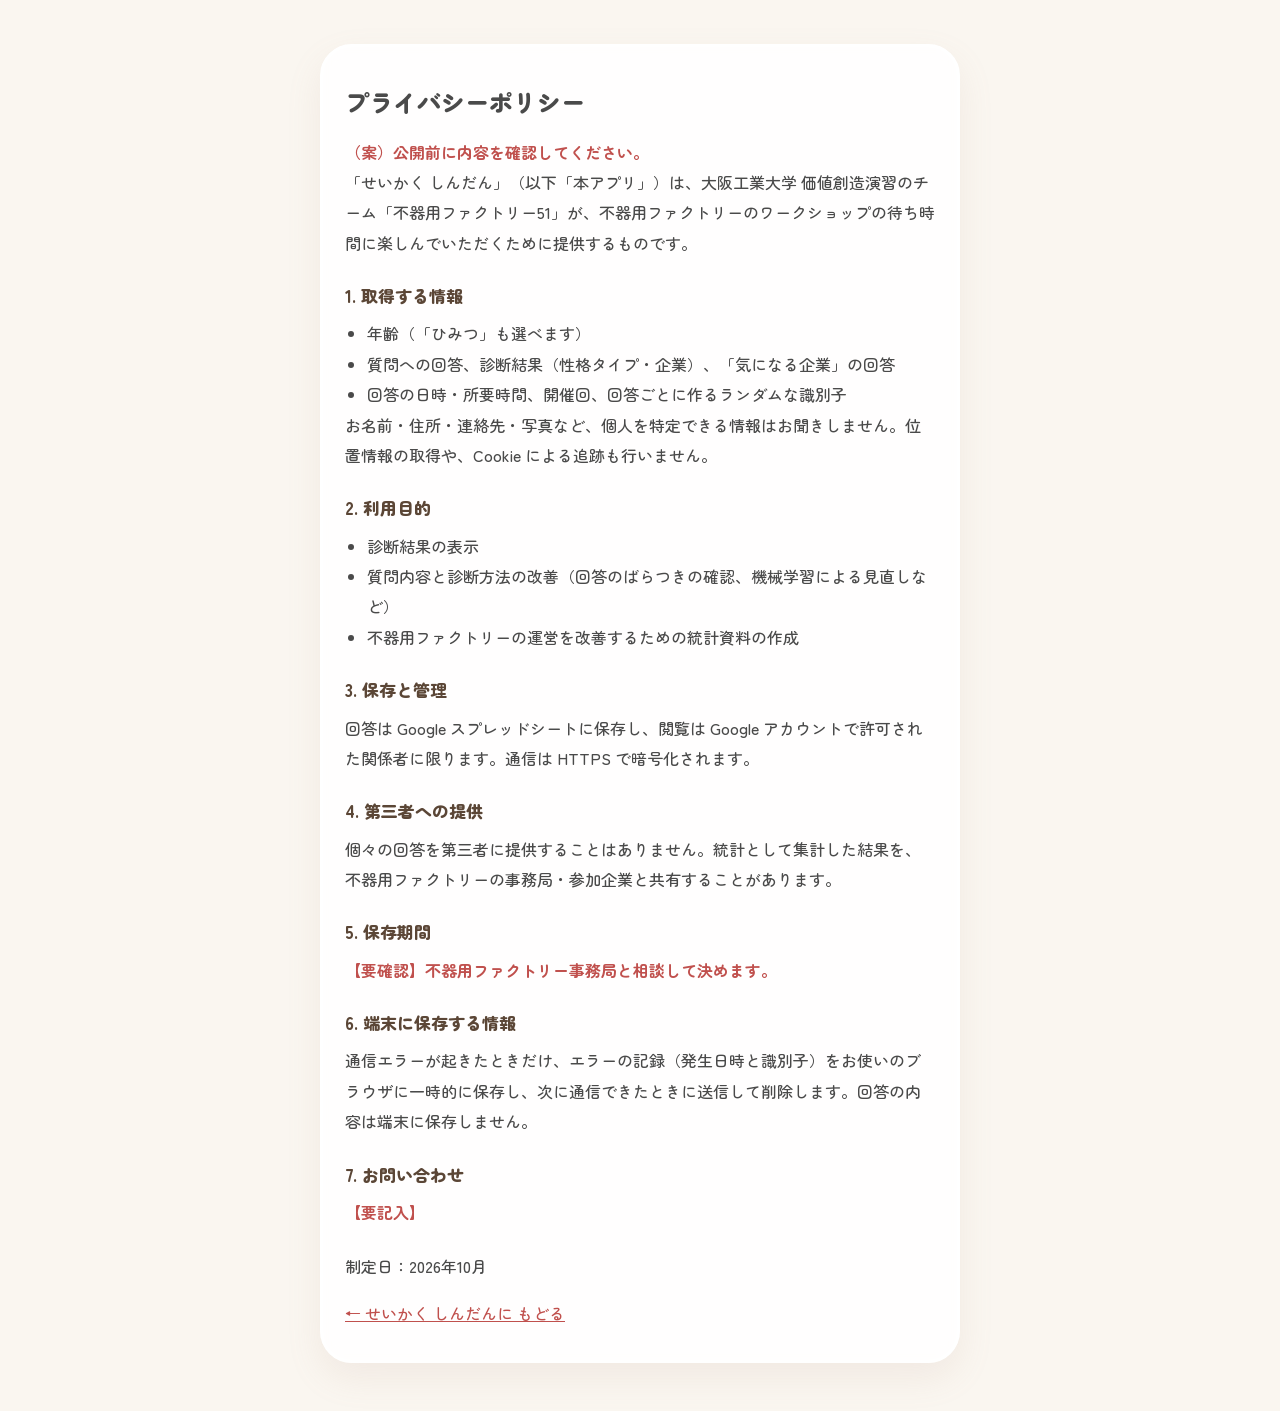
==== privacy.html @ 121587ff "性格診断アプリを実装 要件定義書 BKF-001 第1.1版の画面 S-001〜S-006、F-001〜F-003 を実装。 - トップ・結果画面はスタジオあかり背景、質問画面は hero-surve" ====
<!DOCTYPE html>
<html lang="ja">
<head>
  <meta charset="UTF-8">
  <meta name="viewport" content="width=device-width, initial-scale=1.0">
  <title>プライバシーポリシー｜せいかく しんだん</title>
  <link rel="preconnect" href="https://fonts.googleapis.com">
  <link rel="preconnect" href="https://fonts.gstatic.com" crossorigin>
  <link href="https://fonts.googleapis.com/css2?family=Zen+Maru+Gothic:wght@500;700;900&display=swap" rel="stylesheet">
  <link rel="stylesheet" href="css/style.css">
  <style>
    .policy {
      max-width: 640px;
      margin: 24px auto;
      text-align: left;
      font-weight: 500;
      line-height: 1.9;
    }
    .policy h1 { font-size: 24px; font-weight: 900; margin-bottom: 12px; }
    .policy h2 { font-size: 17px; font-weight: 900; margin: 22px 0 6px; color: #5b4636; }
    .policy ul { padding-left: 1.4em; }
    .policy .draft { color: #c0504d; font-weight: 700; }
    .policy a { color: #c0504d; }
  </style>
</head>
<body data-bg="akari">
  <main id="app">
    <article class="card policy">
      <h1>プライバシーポリシー</h1>
      <p class="draft">（案）公開前に内容を確認してください。</p>
      <p>「せいかく しんだん」（以下「本アプリ」）は、大阪工業大学 価値創造演習のチーム「不器用ファクトリー51」が、不器用ファクトリーのワークショップの待ち時間に楽しんでいただくために提供するものです。</p>

      <h2>1. 取得する情報</h2>
      <ul>
        <li>年齢（「ひみつ」も選べます）</li>
        <li>質問への回答、診断結果（性格タイプ・企業）、「気になる企業」の回答</li>
        <li>回答の日時・所要時間、開催回、回答ごとに作るランダムな識別子</li>
      </ul>
      <p>お名前・住所・連絡先・写真など、個人を特定できる情報はお聞きしません。位置情報の取得や、Cookie による追跡も行いません。</p>

      <h2>2. 利用目的</h2>
      <ul>
        <li>診断結果の表示</li>
        <li>質問内容と診断方法の改善（回答のばらつきの確認、機械学習による見直しなど）</li>
        <li>不器用ファクトリーの運営を改善するための統計資料の作成</li>
      </ul>

      <h2>3. 保存と管理</h2>
      <p>回答は Google スプレッドシートに保存し、閲覧は Google アカウントで許可された関係者に限ります。通信は HTTPS で暗号化されます。</p>

      <h2>4. 第三者への提供</h2>
      <p>個々の回答を第三者に提供することはありません。統計として集計した結果を、不器用ファクトリーの事務局・参加企業と共有することがあります。</p>

      <h2>5. 保存期間</h2>
      <p class="draft">【要確認】不器用ファクトリー事務局と相談して決めます。</p>

      <h2>6. 端末に保存する情報</h2>
      <p>通信エラーが起きたときだけ、エラーの記録（発生日時と識別子）をお使いのブラウザに一時的に保存し、次に通信できたときに送信して削除します。回答の内容は端末に保存しません。</p>

      <h2>7. お問い合わせ</h2>
      <p class="draft">【要記入】</p>

      <p style="margin-top: 24px;">制定日：2026年10月</p>
      <p style="margin-top: 16px;"><a href="./">← せいかく しんだんに もどる</a></p>
    </article>
  </main>
</body>
</html>
---- css/style.css ----
/* ==========================================================================
   せいかく しんだん｜不器用ファクトリー
   - S-001 / S-004 の背景：スタジオあかり背景.html
   - S-002 / S-003 の画面：hero-survey-all-files（style.css）
   ========================================================================== */

:root {
  /* スタジオあかり × 不器用ファクトリー */
  --bg-base: #faf6f0;
  --grid-dot: #e2d9cd;
  --craft-pink: #ff8a80;
  --craft-yellow: #ffe066;
  --craft-mint: #70e4d2;
  --tape-color-1: rgba(255, 138, 128, 0.4);
  --tape-color-2: rgba(112, 228, 210, 0.45);
  --akari-text: #4a4a4a;
  --akari-accent: #ff6b6b;

  /* ヒーローアンケート */
  --sky-top: #8cddff;
  --sky-bottom: #e4f8ff;
  --sky-text: #23476c;
  --sky-title: #1766b3;
  --sky-button: #1685e8;
  --sky-button-hover: #086ac1;
  --selected: #ffad26;
  --selected-glow: #ffe7a8;
  --choice-1: #ffe0e5;
  --choice-2: #dcefff;
  --choice-3: #dff8df;
  --choice-4: #eee3ff;
  --choice-other: #edf1f7;
  --mark-1: #ef4d63;
  --mark-2: #2f86de;
  --mark-3: #36a852;
  --mark-4: #7d55c7;
  --mark-other: #7b8aa3;

  --font: 'Zen Maru Gothic', 'Hiragino Maru Gothic ProN', 'Hiragino Sans', 'Meiryo', sans-serif;
}

* {
  box-sizing: border-box;
  margin: 0;
  padding: 0;
}

html {
  -webkit-text-size-adjust: 100%;
  touch-action: manipulation;
}

body {
  font-family: var(--font);
  font-weight: 700;
  background-color: var(--bg-base);
  color: var(--akari-text);
  min-height: 100vh;
  min-height: 100dvh;
  overflow-x: hidden;
  position: relative;
  -webkit-tap-highlight-color: transparent;
}

button {
  font-family: inherit;
  color: inherit;
}

/* 子ども向けの分かち書きの文は、空白の位置で折り返す（入りきらないときだけ途中で折る） */
.top-sub,
.header h1,
.header p,
.text,
.confirm-a,
.result-type-name,
.result-type-desc,
.company-desc,
.reason-list,
.modal-box h2,
.modal-box p {
  word-break: keep-all;
  overflow-wrap: anywhere;
}

rt {
  font-size: 0.5em;
  font-weight: 700;
  letter-spacing: 0;
}

[hidden] {
  display: none !important;
}

/* ==========================================================================
   背景（2つを重ねて、画面ごとに切り替える）
   ========================================================================== */

/* hero-survey：空のグラデーション */
body::before {
  content: '';
  position: fixed;
  inset: 0;
  z-index: -2;
  background: linear-gradient(var(--sky-top), var(--sky-bottom));
  opacity: 0;
  transition: opacity 0.5s ease;
}

body[data-bg="sky"]::before {
  opacity: 1;
}

body[data-bg="sky"] {
  color: var(--sky-text);
}

/* スタジオあかり背景 */
.bg-wrapper {
  position: fixed;
  top: 0;
  left: 0;
  width: 100%;
  height: 100%;
  z-index: -1;
  pointer-events: none;
  overflow: hidden;
  transition: opacity 0.5s ease;
}

body[data-bg="sky"] .bg-wrapper {
  opacity: 0;
}

.bg-grid-pattern {
  position: absolute;
  inset: 0;
  background-image:
    radial-gradient(var(--grid-dot) 1.5px, transparent 1.5px),
    linear-gradient(to right, rgba(226, 217, 205, 0.25) 1px, transparent 1px),
    linear-gradient(to bottom, rgba(226, 217, 205, 0.25) 1px, transparent 1px);
  background-size: 24px 24px, 48px 48px, 48px 48px;
  opacity: 0.85;
}

.bg-blob {
  position: absolute;
  filter: blur(40px);
  opacity: 0.55;
  border-radius: 50%;
  animation: float-blob 18s infinite ease-in-out alternate;
  will-change: transform;
}

.blob-1 {
  top: -10%;
  left: -8%;
  width: 55vw;
  height: 55vw;
  max-width: 600px;
  max-height: 600px;
  background: radial-gradient(circle, var(--craft-pink) 0%, rgba(255, 138, 128, 0) 70%);
  animation-duration: 22s;
}

.blob-2 {
  top: 35%;
  right: -10%;
  width: 50vw;
  height: 50vw;
  max-width: 550px;
  max-height: 550px;
  background: radial-gradient(circle, var(--craft-mint) 0%, rgba(112, 228, 210, 0) 70%);
  animation-duration: 26s;
  animation-delay: -5s;
}

.blob-3 {
  bottom: -15%;
  left: 15%;
  width: 60vw;
  height: 60vw;
  max-width: 650px;
  max-height: 650px;
  background: radial-gradient(circle, var(--craft-yellow) 0%, rgba(255, 224, 102, 0) 70%);
  animation-duration: 20s;
  animation-delay: -10s;
}

@keyframes float-blob {
  0% { transform: translate(0, 0) scale(1) rotate(0deg); }
  50% { transform: translate(40px, 30px) scale(1.08) rotate(15deg); }
  100% { transform: translate(-30px, 50px) scale(0.95) rotate(-10deg); }
}

.masking-tape {
  position: absolute;
  height: 32px;
  opacity: 0.8;
  backdrop-filter: blur(2px);
  box-shadow: 0 2px 6px rgba(0, 0, 0, 0.04);
  clip-path: polygon(0% 5%, 3% 0%, 97% 2%, 100% 8%, 98% 95%, 95% 100%, 2% 98%, 0% 90%);
}

.tape-1 {
  top: 8%;
  right: 12%;
  width: 140px;
  transform: rotate(14deg);
  background-color: var(--tape-color-1);
}

.tape-2 {
  top: 52%;
  left: 4%;
  width: 160px;
  transform: rotate(-8deg);
  background-color: var(--tape-color-2);
}

.craft-stitch-line {
  position: absolute;
  top: 28%;
  left: -5%;
  width: 110vw;
  height: 2px;
  border-top: 3px dashed rgba(180, 160, 140, 0.4);
  transform: rotate(-3deg);
}

.craft-icon {
  position: absolute;
  opacity: 0.35;
  fill: none;
  stroke-linecap: round;
  stroke-linejoin: round;
  animation: float-craft 12s infinite ease-in-out alternate;
}

.icon-gear {
  top: 15%;
  left: 8%;
  width: 80px;
  height: 80px;
  stroke: #e07a5f;
  stroke-width: 3.5;
  animation: rotate-gear 30s linear infinite;
}

.icon-scissors {
  top: 70%;
  right: 8%;
  width: 90px;
  height: 90px;
  stroke: #3d5a80;
  stroke-width: 3;
  transform: rotate(-25deg);
  animation-duration: 16s;
}

.icon-nut {
  top: 40%;
  right: 22%;
  width: 55px;
  height: 55px;
  stroke: #f4a261;
  stroke-width: 3.5;
  animation-duration: 14s;
  animation-delay: -3s;
}

@keyframes rotate-gear {
  from { transform: rotate(0deg); }
  to { transform: rotate(360deg); }
}

@keyframes float-craft {
  0% { transform: translateY(0px) rotate(0deg); }
  100% { transform: translateY(-20px) rotate(12deg); }
}

/* ==========================================================================
   画面の共通レイアウト（縦画面）
   ========================================================================== */

#app {
  min-height: 100vh;
  min-height: 100dvh;
  padding: max(20px, env(safe-area-inset-top)) 12px max(24px, env(safe-area-inset-bottom));
}

.screen {
  max-width: 520px;
  margin: 0 auto;
  animation: screen-in 0.45s cubic-bezier(0.2, 0.9, 0.3, 1.2) both;
}

@keyframes screen-in {
  from { opacity: 0; transform: translateY(24px) scale(0.98); }
  to { opacity: 1; transform: none; }
}

/* スタジオあかり背景の上に置くカード（.demo-container の見た目） */
.card {
  padding: 32px 22px;
  background: rgba(255, 255, 255, 0.88);
  backdrop-filter: blur(10px);
  -webkit-backdrop-filter: blur(10px);
  border-radius: 32px;
  border: 3px solid #ffffff;
  box-shadow: 0 15px 35px rgba(180, 150, 130, 0.12);
  text-align: center;
}

.big-button {
  display: block;
  width: 100%;
  min-height: 72px;
  border: none;
  border-radius: 999px;
  font-size: 28px;
  font-weight: 900;
  letter-spacing: 0.08em;
  color: #fff;
  cursor: pointer;
  transition: transform 0.1s, box-shadow 0.1s;
}

.big-button:active {
  transform: translateY(5px);
}

h1[tabindex="-1"]:focus {
  outline: none;
}

.big-button:focus-visible,
.submit:focus-visible,
.choice:focus-visible,
.back-button:focus-visible,
.confirm-item:focus-visible {
  outline: 3px solid #183e6b;
  outline-offset: 3px;
}

/* ==========================================================================
   S-001 トップ画面
   ========================================================================== */

.top-card {
  margin-top: 4vh;
  padding-top: 28px;
}

.top-event {
  display: inline-block;
  padding: 6px 18px;
  border-radius: 999px;
  background: #5b4636;
  color: #fff;
  font-size: 15px;
  letter-spacing: 0.1em;
}

.top-icons {
  display: flex;
  justify-content: center;
  gap: 14px;
  margin: 18px 0 6px;
  font-size: 40px;
}

.top-icons span {
  display: inline-block;
  animation: hop 2.4s ease-in-out infinite;
}

.top-icons span:nth-child(2) { animation-delay: 0.2s; }
.top-icons span:nth-child(3) { animation-delay: 0.4s; }
.top-icons span:nth-child(4) { animation-delay: 0.6s; }

@keyframes hop {
  0%, 60%, 100% { transform: translateY(0) rotate(0deg); }
  30% { transform: translateY(-12px) rotate(-6deg); }
}

.top-title {
  font-size: clamp(48px, 15vw, 68px);
  font-weight: 900;
  line-height: 1.15;
  letter-spacing: 0.04em;
  text-shadow: 0 4px 0 #fff, 0 6px 12px rgba(180, 150, 130, 0.25);
}

.top-title span {
  display: inline-block;
  animation: pop-in 0.5s cubic-bezier(0.2, 0.9, 0.3, 1.4) both;
}

.top-title .c1 { color: #ff6b6b; }
.top-title .c2 { color: #f4a261; }
.top-title .c3 { color: #2a9d8f; }
.top-title .c4 { color: #4ea8de; }
.top-title .c5 { color: #9d4edd; }

.top-title span:nth-child(2) { animation-delay: 0.05s; }
.top-title span:nth-child(3) { animation-delay: 0.1s; }
.top-title span:nth-child(4) { animation-delay: 0.15s; }
.top-title span:nth-child(6) { animation-delay: 0.2s; }
.top-title span:nth-child(7) { animation-delay: 0.25s; }
.top-title span:nth-child(8) { animation-delay: 0.3s; }
.top-title span:nth-child(9) { animation-delay: 0.35s; }

@keyframes pop-in {
  from { opacity: 0; transform: scale(0.3) translateY(20px); }
  to { opacity: 1; transform: none; }
}

.top-lead {
  margin-top: 6px;
  font-size: 26px;
  font-weight: 900;
  color: #5b4636;
}

.top-sub {
  margin: 18px 0 26px;
  font-size: 19px;
  line-height: 1.7;
  color: #6b5a4c;
}

.start-button {
  background: linear-gradient(#ff8a80, #ff6b6b);
  box-shadow: 0 7px 0 #d9534f, 0 12px 20px rgba(255, 107, 107, 0.35);
  animation: breathe 2.2s ease-in-out infinite;
}

.start-button:active {
  box-shadow: 0 2px 0 #d9534f;
}

@keyframes breathe {
  0%, 100% { transform: scale(1); }
  50% { transform: scale(1.04); }
}

.top-note {
  margin-top: 18px;
  font-size: 15px;
  color: #8a7666;
}

.guardian {
  margin-top: 26px;
  padding: 14px 16px;
  border-radius: 18px;
  background: #f6efe6;
  text-align: left;
  font-size: 13px;
  font-weight: 500;
  line-height: 1.7;
  color: #6b5a4c;
}

.guardian p + p {
  margin-top: 4px;
}

.guardian a {
  color: #c0504d;
}

/* ==========================================================================
   S-002 質問画面 / S-003 回答確認画面（hero-survey）
   ========================================================================== */

.survey {
  padding: 20px;
  background: white;
  border-radius: 30px;
  box-shadow: 0 6px 15px #4c9ac533;
}

.survey-top {
  display: flex;
  align-items: center;
  justify-content: space-between;
  gap: 8px;
  min-height: 40px;
}

.back-button {
  min-height: 40px;
  padding: 0 14px;
  border: 2px solid #cfe3f5;
  border-radius: 999px;
  background: #f3f9ff;
  color: var(--sky-title);
  font-size: 15px;
  font-weight: 700;
  cursor: pointer;
}

.back-button[aria-disabled="true"] {
  visibility: hidden;
}

.progress-label {
  font-size: 18px;
  font-weight: 900;
  color: var(--sky-title);
}

.progress {
  height: 12px;
  margin: 10px 0 4px;
  border-radius: 999px;
  background: #e4f1fb;
  overflow: hidden;
}

.progress-bar {
  height: 100%;
  width: 0;
  border-radius: 999px;
  background: linear-gradient(90deg, #ffd166, #ffad26);
  transition: width 0.4s ease;
}

.header {
  text-align: center;
  margin: 14px 0 22px;
}

.star {
  font-size: 45px;
  animation: twinkle 2s ease-in-out infinite;
}

@keyframes twinkle {
  0%, 100% { transform: scale(1) rotate(0deg); }
  50% { transform: scale(1.15) rotate(10deg); }
}

.header h1 {
  font-size: clamp(23px, 6vw, 31px);
  font-weight: 900;
  line-height: 1.75;
  margin: 8px 0;
  color: var(--sky-title);
}

.header h1.long {
  font-size: clamp(20px, 5.4vw, 26px);
}

.header p {
  font-size: 16px;
  font-weight: 700;
  line-height: 1.8;
}

.choices {
  display: grid;
  grid-template-columns: 1fr 1fr;
  gap: 12px;
}

.choice {
  position: relative;
  min-width: 0;
  min-height: 165px;
  padding: 12px 6px;
  border: 4px solid transparent;
  border-radius: 22px;
  cursor: pointer;
  color: #26384a;
  transition: transform 0.15s, border-color 0.15s, box-shadow 0.15s;
}

.choice:active {
  transform: scale(0.97);
}

.choice.selected {
  border-color: var(--selected);
  box-shadow: 0 0 0 3px var(--selected-glow);
  animation: wiggle 0.4s ease;
}

.choice.selected::after {
  content: '✔';
  position: absolute;
  top: -10px;
  right: -8px;
  width: 34px;
  height: 34px;
  border-radius: 50%;
  background: var(--selected);
  color: #fff;
  font-size: 18px;
  line-height: 34px;
  box-shadow: 0 2px 6px rgba(0, 0, 0, 0.15);
}

@keyframes wiggle {
  0% { transform: scale(1); }
  30% { transform: scale(1.06) rotate(-2deg); }
  60% { transform: scale(0.98) rotate(2deg); }
  100% { transform: scale(1); }
}

.choice-1 { background: var(--choice-1); }
.choice-2 { background: var(--choice-2); }
.choice-3 { background: var(--choice-3); }
.choice-4 { background: var(--choice-4); }
.choice-other { background: var(--choice-other); }

/* 選択肢が偶数のときは「どれでもない」を横いっぱいにする */
.choice-other.wide {
  grid-column: 1 / -1;
  min-height: 100px;
}

.number {
  display: inline-flex;
  align-items: center;
  justify-content: center;
  width: 36px;
  height: 36px;
  margin-bottom: 4px;
  border-radius: 50%;
  color: #fff;
  font-size: 21px;
  font-weight: 900;
}

.choice-1 .number { background: var(--mark-1); }
.choice-2 .number { background: var(--mark-2); }
.choice-3 .number { background: var(--mark-3); }
.choice-4 .number { background: var(--mark-4); }
.choice-other .number { background: var(--mark-other); }

.text {
  display: block;
  font-size: 15px;
  font-weight: 700;
  line-height: 1.75;
}

.picture {
  display: block;
  margin-top: 6px;
  font-size: 48px;
  line-height: 1.2;
}

.choice-other.wide .number {
  margin: 0 8px 0 0;
  vertical-align: middle;
}

.choice-other.wide .picture {
  display: inline-block;
  margin: 0 0 0 8px;
  font-size: 36px;
  vertical-align: middle;
}

.choice-other.wide .text {
  display: inline-block;
  vertical-align: middle;
  font-size: 17px;
}

/* 年れい・企業のように選択肢が多いとき */
.choices.compact {
  grid-template-columns: repeat(3, 1fr);
  gap: 10px;
}

.choices.companies {
  grid-template-columns: 1fr 1fr;
  gap: 10px;
}

.choices.compact .choice,
.choices.companies .choice {
  min-height: 84px;
  padding: 8px 4px;
  border-radius: 18px;
}

.choices.compact .text {
  font-size: 18px;
  line-height: 1.4;
}

.choices.companies .picture {
  margin: 0 0 2px;
  font-size: 34px;
}

.choices.companies .text {
  font-size: 14px;
  line-height: 1.4;
}

.choices.compact .choice-other.wide,
.choices.companies .choice-other.wide {
  min-height: 70px;
}

.message {
  min-height: 1.6em;
  text-align: center;
  font-size: 15px;
  font-weight: 700;
  margin: 22px 0 12px;
}

.submit {
  display: block;
  width: 100%;
  min-height: 62px;
  border: none;
  border-radius: 30px;
  background: var(--sky-button);
  box-shadow: 0 5px 0 #0b5aa3;
  color: white;
  font-size: 21px;
  font-weight: 900;
  cursor: pointer;
  transition: transform 0.1s, box-shadow 0.1s, background 0.15s;
}

.submit:hover {
  background: var(--sky-button-hover);
}

.submit:active {
  transform: translateY(4px);
  box-shadow: 0 1px 0 #0b5aa3;
}

/* 質問の切り替えアニメーション */
.slide-in {
  animation: slide-in 0.35s cubic-bezier(0.2, 0.9, 0.3, 1.1) both;
}

@keyframes slide-in {
  from { opacity: 0; transform: translateX(40px); }
  to { opacity: 1; transform: none; }
}

.slide-back {
  animation: slide-back 0.35s cubic-bezier(0.2, 0.9, 0.3, 1.1) both;
}

@keyframes slide-back {
  from { opacity: 0; transform: translateX(-40px); }
  to { opacity: 1; transform: none; }
}

/* S-003 回答確認 */
.confirm-list {
  list-style: none;
  display: grid;
  gap: 8px;
  margin-bottom: 22px;
}

.confirm-item {
  display: grid;
  grid-template-columns: 38px 1fr auto;
  align-items: center;
  gap: 10px;
  width: 100%;
  padding: 10px 12px;
  border: 2px solid #e3eef8;
  border-radius: 18px;
  background: #f7fbff;
  text-align: left;
  cursor: pointer;
}

.confirm-item:active {
  transform: scale(0.98);
}

.confirm-no {
  display: inline-flex;
  align-items: center;
  justify-content: center;
  width: 34px;
  height: 34px;
  border-radius: 50%;
  background: var(--sky-button);
  color: #fff;
  font-size: 15px;
  font-weight: 900;
}

.confirm-q {
  display: block;
  font-size: 12px;
  font-weight: 500;
  line-height: 1.8;
  color: #5b7590;
}

.confirm-a {
  display: block;
  font-size: 15px;
  font-weight: 900;
  line-height: 1.7;
  color: var(--sky-text);
}

.confirm-emoji {
  font-size: 30px;
}

/* ==========================================================================
   S-004 結果表示画面
   ========================================================================== */

.result-card {
  padding-top: 24px;
}

.result-kicker {
  display: inline-block;
  padding: 6px 20px;
  border-radius: 999px;
  background: var(--craft-yellow);
  color: #5b4636;
  font-size: 18px;
  font-weight: 900;
  transform: rotate(-3deg);
}

.result-type {
  margin-top: 14px;
}

.result-type-emoji {
  font-size: 92px;
  line-height: 1.1;
  animation: reveal 0.7s cubic-bezier(0.2, 0.9, 0.3, 1.5) both;
}

@keyframes reveal {
  from { opacity: 0; transform: scale(0.2) rotate(-25deg); }
  to { opacity: 1; transform: none; }
}

.result-type-lead {
  margin-top: 4px;
  font-size: 17px;
  color: #8a7666;
}

.result-type-name {
  margin: 4px 0 6px;
  font-size: clamp(25px, 7vw, 32px);
  font-weight: 900;
  line-height: 1.4;
  color: var(--akari-accent);
}

.result-type-desc {
  font-size: 17px;
  line-height: 1.9;
  color: #5b4636;
}

.result-company {
  position: relative;
  margin-top: 24px;
  padding: 24px 16px 18px;
  border-radius: 26px;
  background: #fff;
  border: 3px dashed var(--company-color, #e2d9cd);
  animation: screen-in 0.6s 0.3s cubic-bezier(0.2, 0.9, 0.3, 1.2) both;
}

/* マスキングテープ風の飾り */
.result-company::before {
  content: '';
  position: absolute;
  top: -14px;
  left: 50%;
  width: 120px;
  height: 26px;
  margin-left: -60px;
  background: var(--tape-color-2);
  transform: rotate(-4deg);
  clip-path: polygon(0% 5%, 3% 0%, 97% 2%, 100% 8%, 98% 95%, 95% 100%, 2% 98%, 0% 90%);
}

.result-company-lead {
  font-size: 16px;
  color: #8a7666;
}

.company-badge {
  display: inline-flex;
  align-items: center;
  justify-content: center;
  width: 104px;
  height: 104px;
  margin: 12px 0 6px;
  border-radius: 50%;
  background: var(--company-color, #ffe066);
  box-shadow: inset 0 -6px 0 rgba(0, 0, 0, 0.1), 0 6px 14px rgba(0, 0, 0, 0.1);
  font-size: 56px;
}

.company-name {
  font-size: clamp(24px, 7vw, 30px);
  font-weight: 900;
  line-height: 1.4;
  color: #3d3027;
}

.company-desc {
  margin-top: 8px;
  font-size: 17px;
  line-height: 1.9;
  color: #4a4a4a;
}

.company-adult {
  margin-top: 6px;
  font-size: 12px;
  font-weight: 500;
  line-height: 1.6;
  color: #8a7666;
}

.reasons {
  margin-top: 16px;
  padding-top: 14px;
  border-top: 2px dotted #e2d9cd;
}

.reasons-title {
  font-size: 16px;
  font-weight: 900;
  color: #5b4636;
}

.reason-list {
  list-style: none;
  display: flex;
  flex-wrap: wrap;
  justify-content: center;
  gap: 8px;
  margin-top: 10px;
}

.reason-list li {
  display: inline-flex;
  align-items: center;
  gap: 6px;
  padding: 8px 14px;
  border-radius: 999px;
  background: #fff4d6;
  border: 2px solid #ffe066;
  font-size: 17px;
  font-weight: 900;
  color: #5b4636;
}

.reason-list .reason-icon {
  font-size: 22px;
}

.result-more {
  margin-top: 22px;
}

.result-more-title {
  font-size: 15px;
  color: #8a7666;
}

.more-list {
  list-style: none;
  display: grid;
  grid-template-columns: 1fr 1fr;
  gap: 10px;
  margin-top: 10px;
}

.more-list li {
  padding: 10px 6px;
  border-radius: 18px;
  background: #fff;
  border: 2px solid #f0e6da;
  font-size: 14px;
  line-height: 1.4;
}

.more-list .more-icon {
  display: block;
  font-size: 30px;
}

.again-button {
  margin-top: 28px;
  background: linear-gradient(#5fd6c4, #2a9d8f);
  box-shadow: 0 7px 0 #1f7a6f, 0 12px 20px rgba(42, 157, 143, 0.3);
  font-size: 24px;
}

.again-button:active {
  box-shadow: 0 2px 0 #1f7a6f;
}

/* ?debug を付けたときの確認用 */
.debug {
  margin-top: 24px;
  padding: 12px;
  border-radius: 12px;
  background: #222;
  color: #eee;
  font-family: ui-monospace, Consolas, monospace;
  font-size: 11px;
  font-weight: 400;
  text-align: left;
  white-space: pre-wrap;
  word-break: break-all;
}

/* ==========================================================================
   S-005 / S-006 ポップアップ、計算中、紙ふぶき
   ========================================================================== */

.modal,
.loading {
  position: fixed;
  inset: 0;
  z-index: 10;
  display: flex;
  align-items: center;
  justify-content: center;
  padding: 20px;
  background: rgba(35, 71, 108, 0.45);
  animation: fade-in 0.2s ease both;
}

@keyframes fade-in {
  from { opacity: 0; }
  to { opacity: 1; }
}

.modal-box {
  width: 100%;
  max-width: 380px;
  padding: 26px 22px 22px;
  border-radius: 28px;
  background: #fff;
  text-align: center;
  color: var(--sky-text);
  box-shadow: 0 20px 40px rgba(0, 0, 0, 0.2);
  animation: pop-in 0.35s cubic-bezier(0.2, 0.9, 0.3, 1.4) both;
}

.modal-emoji {
  font-size: 64px;
  line-height: 1.2;
}

.modal-box h2 {
  margin: 8px 0;
  font-size: 24px;
  font-weight: 900;
  line-height: 1.6;
  color: var(--sky-title);
}

.modal-box p {
  margin-bottom: 18px;
  font-size: 17px;
  line-height: 1.8;
}

.spinner {
  width: 44px;
  height: 44px;
  margin: 0 auto 8px;
  border: 5px solid #dcefff;
  border-top-color: var(--sky-button);
  border-radius: 50%;
  animation: rotate-gear 0.9s linear infinite;
}

.loading {
  flex-direction: column;
  gap: 12px;
  background: rgba(250, 246, 240, 0.92);
  color: #5b4636;
  font-size: 22px;
  font-weight: 900;
}

.loading-gear {
  font-size: 84px;
  animation: rotate-gear 1.6s linear infinite;
}

.confetti {
  position: fixed;
  inset: 0;
  z-index: 5;
  pointer-events: none;
  overflow: hidden;
}

.confetti span {
  position: absolute;
  top: -20px;
  width: 10px;
  height: 16px;
  border-radius: 3px;
  animation: confetti-fall linear forwards;
}

@keyframes confetti-fall {
  to { transform: translate3d(var(--drift), 110vh, 0) rotate(var(--spin)); }
}

/* 縦が短い画面では、ボタンまでできるだけ1画面に収める */
@media (max-height: 760px) {
  .star { font-size: 34px; }
  .header { margin: 8px 0 14px; }
  .choice { min-height: 140px; }
  .picture { font-size: 42px; }
  .message { margin: 14px 0 10px; }
}

@media (max-width: 350px) {
  .survey { padding: 12px; }
  .choice { min-height: 150px; }
  .text { font-size: 13px; }
  .card { padding: 24px 14px; }
}

@media (prefers-reduced-motion: reduce) {
  *,
  *::before,
  *::after {
    animation-duration: 0.01ms !important;
    animation-iteration-count: 1 !important;
    transition-duration: 0.01ms !important;
  }
  .confetti { display: none; }
}
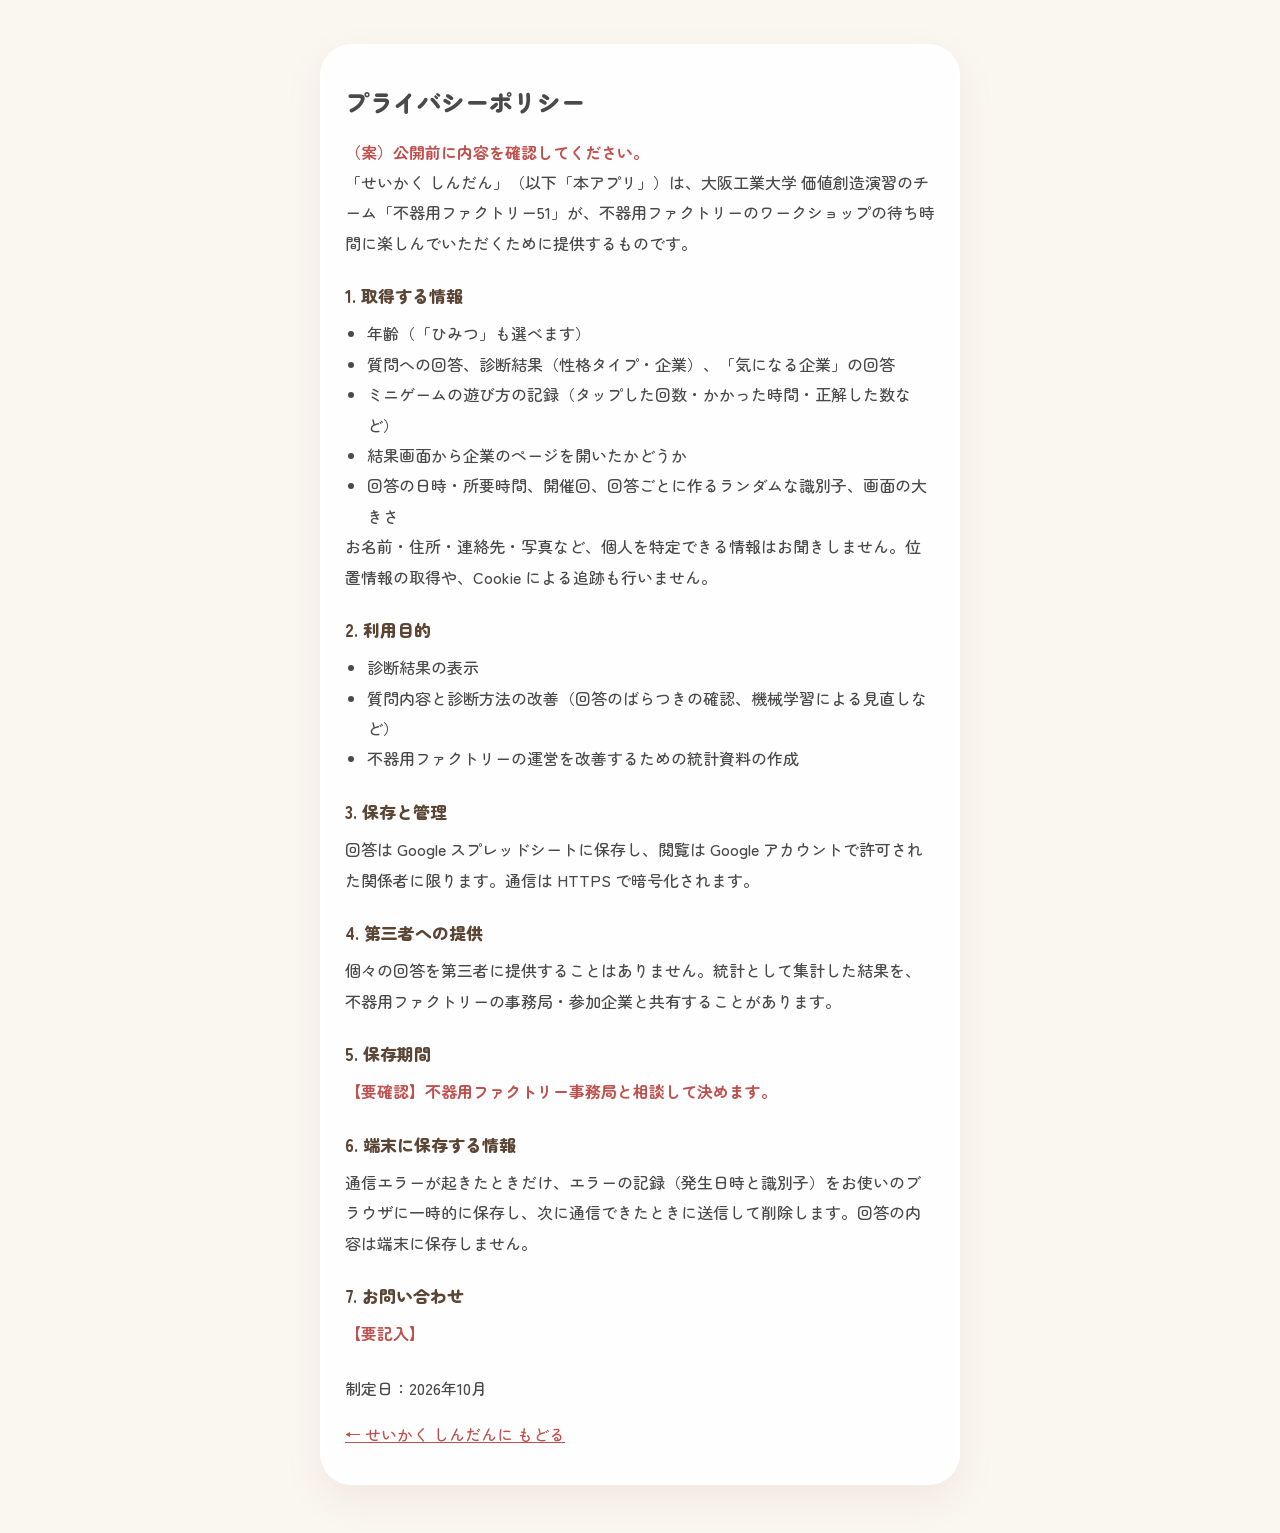
==== commit be39a2ed: "質問を10問にし、ミニゲーム13種と結果画面のリンクを追加 - 開始時に条件 A（ゲーム1つ）/ B（ゲーム3つ）をランダムに決め、年れいで難易度を決める - ミニゲーム13種（ねじ締め・クロスワード" ====
--- a/privacy.html
+++ b/privacy.html
@@ -34,7 +34,9 @@
       <ul>
         <li>年齢（「ひみつ」も選べます）</li>
         <li>質問への回答、診断結果（性格タイプ・企業）、「気になる企業」の回答</li>
-        <li>回答の日時・所要時間、開催回、回答ごとに作るランダムな識別子</li>
+        <li>ミニゲームの遊び方の記録（タップした回数・かかった時間・正解した数など）</li>
+        <li>結果画面から企業のページを開いたかどうか</li>
+        <li>回答の日時・所要時間、開催回、回答ごとに作るランダムな識別子、画面の大きさ</li>
       </ul>
       <p>お名前・住所・連絡先・写真など、個人を特定できる情報はお聞きしません。位置情報の取得や、Cookie による追跡も行いません。</p>
 
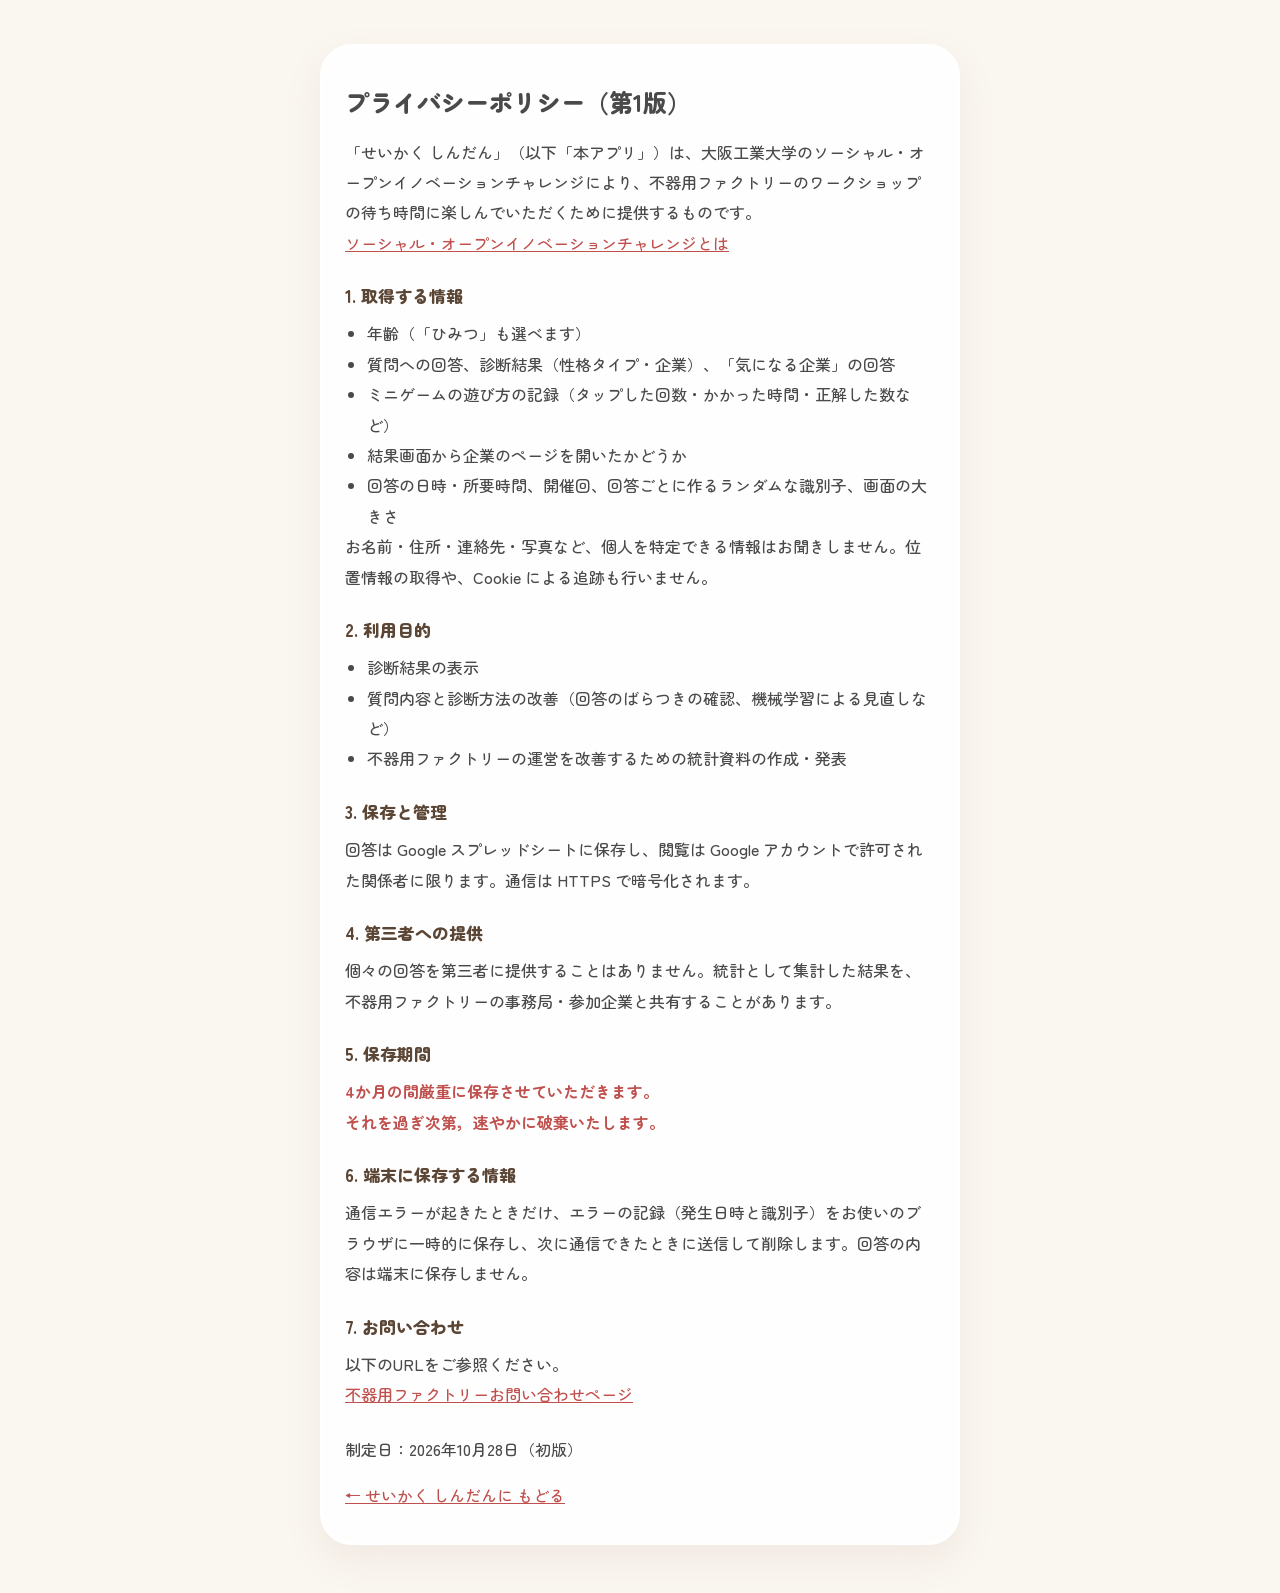
==== commit 22d3e22d: "changes : 要検討を埋める" ====
--- a/privacy.html
+++ b/privacy.html
@@ -1,70 +1,120 @@
-<!DOCTYPE html>
+<!doctype html>
 <html lang="ja">
-<head>
-  <meta charset="UTF-8">
-  <meta name="viewport" content="width=device-width, initial-scale=1.0">
-  <title>プライバシーポリシー｜せいかく しんだん</title>
-  <link rel="preconnect" href="https://fonts.googleapis.com">
-  <link rel="preconnect" href="https://fonts.gstatic.com" crossorigin>
-  <link href="https://fonts.googleapis.com/css2?family=Zen+Maru+Gothic:wght@500;700;900&display=swap" rel="stylesheet">
-  <link rel="stylesheet" href="css/style.css">
-  <style>
-    .policy {
-      max-width: 640px;
-      margin: 24px auto;
-      text-align: left;
-      font-weight: 500;
-      line-height: 1.9;
-    }
-    .policy h1 { font-size: 24px; font-weight: 900; margin-bottom: 12px; }
-    .policy h2 { font-size: 17px; font-weight: 900; margin: 22px 0 6px; color: #5b4636; }
-    .policy ul { padding-left: 1.4em; }
-    .policy .draft { color: #c0504d; font-weight: 700; }
-    .policy a { color: #c0504d; }
-  </style>
-</head>
-<body data-bg="akari">
-  <main id="app">
-    <article class="card policy">
-      <h1>プライバシーポリシー</h1>
-      <p class="draft">（案）公開前に内容を確認してください。</p>
-      <p>「せいかく しんだん」（以下「本アプリ」）は、大阪工業大学 価値創造演習のチーム「不器用ファクトリー51」が、不器用ファクトリーのワークショップの待ち時間に楽しんでいただくために提供するものです。</p>
+  <head>
+    <meta charset="UTF-8" />
+    <meta name="viewport" content="width=device-width, initial-scale=1.0" />
+    <title>プライバシーポリシー｜せいかく しんだん</title>
+    <link rel="preconnect" href="https://fonts.googleapis.com" />
+    <link rel="preconnect" href="https://fonts.gstatic.com" crossorigin />
+    <link
+      href="https://fonts.googleapis.com/css2?family=Zen+Maru+Gothic:wght@500;700;900&display=swap"
+      rel="stylesheet"
+    />
+    <link rel="stylesheet" href="css/style.css" />
+    <style>
+      .policy {
+        max-width: 640px;
+        margin: 24px auto;
+        text-align: left;
+        font-weight: 500;
+        line-height: 1.9;
+      }
+      .policy h1 {
+        font-size: 24px;
+        font-weight: 900;
+        margin-bottom: 12px;
+      }
+      .policy h2 {
+        font-size: 17px;
+        font-weight: 900;
+        margin: 22px 0 6px;
+        color: #5b4636;
+      }
+      .policy ul {
+        padding-left: 1.4em;
+      }
+      .policy .draft {
+        color: #c0504d;
+        font-weight: 700;
+      }
+      .policy a {
+        color: #c0504d;
+      }
+    </style>
+  </head>
+  <body data-bg="akari">
+    <main id="app">
+      <article class="card policy">
+        <h1>プライバシーポリシー（第1版）</h1>
+        <p>
+          「せいかく
+          しんだん」（以下「本アプリ」）は、大阪工業大学のソーシャル・オープンイノベーションチャレンジにより、不器用ファクトリーのワークショップの待ち時間に楽しんでいただくために提供するものです。
+        </p>
+        <a href="https://www.oit.ac.jp/academic/is/soichalle/" , target="_blank"
+          >ソーシャル・オープンイノベーションチャレンジとは</a
+        >
 
-      <h2>1. 取得する情報</h2>
-      <ul>
-        <li>年齢（「ひみつ」も選べます）</li>
-        <li>質問への回答、診断結果（性格タイプ・企業）、「気になる企業」の回答</li>
-        <li>ミニゲームの遊び方の記録（タップした回数・かかった時間・正解した数など）</li>
-        <li>結果画面から企業のページを開いたかどうか</li>
-        <li>回答の日時・所要時間、開催回、回答ごとに作るランダムな識別子、画面の大きさ</li>
-      </ul>
-      <p>お名前・住所・連絡先・写真など、個人を特定できる情報はお聞きしません。位置情報の取得や、Cookie による追跡も行いません。</p>
+        <h2>1. 取得する情報</h2>
+        <ul>
+          <li>年齢（「ひみつ」も選べます）</li>
+          <li>
+            質問への回答、診断結果（性格タイプ・企業）、「気になる企業」の回答
+          </li>
+          <li>
+            ミニゲームの遊び方の記録（タップした回数・かかった時間・正解した数など）
+          </li>
+          <li>結果画面から企業のページを開いたかどうか</li>
+          <li>
+            回答の日時・所要時間、開催回、回答ごとに作るランダムな識別子、画面の大きさ
+          </li>
+        </ul>
+        <p>
+          お名前・住所・連絡先・写真など、個人を特定できる情報はお聞きしません。位置情報の取得や、Cookie
+          による追跡も行いません。
+        </p>
 
-      <h2>2. 利用目的</h2>
-      <ul>
-        <li>診断結果の表示</li>
-        <li>質問内容と診断方法の改善（回答のばらつきの確認、機械学習による見直しなど）</li>
-        <li>不器用ファクトリーの運営を改善するための統計資料の作成</li>
-      </ul>
+        <h2>2. 利用目的</h2>
+        <ul>
+          <li>診断結果の表示</li>
+          <li>
+            質問内容と診断方法の改善（回答のばらつきの確認、機械学習による見直しなど）
+          </li>
+          <li>不器用ファクトリーの運営を改善するための統計資料の作成・発表</li>
+        </ul>
 
-      <h2>3. 保存と管理</h2>
-      <p>回答は Google スプレッドシートに保存し、閲覧は Google アカウントで許可された関係者に限ります。通信は HTTPS で暗号化されます。</p>
+        <h2>3. 保存と管理</h2>
+        <p>
+          回答は Google スプレッドシートに保存し、閲覧は Google
+          アカウントで許可された関係者に限ります。通信は HTTPS
+          で暗号化されます。
+        </p>
 
-      <h2>4. 第三者への提供</h2>
-      <p>個々の回答を第三者に提供することはありません。統計として集計した結果を、不器用ファクトリーの事務局・参加企業と共有することがあります。</p>
+        <h2>4. 第三者への提供</h2>
+        <p>
+          個々の回答を第三者に提供することはありません。統計として集計した結果を、不器用ファクトリーの事務局・参加企業と共有することがあります。
+        </p>
 
-      <h2>5. 保存期間</h2>
-      <p class="draft">【要確認】不器用ファクトリー事務局と相談して決めます。</p>
+        <h2>5. 保存期間</h2>
+        <p class="draft">
+          4か月の間厳重に保存させていただきます。<br />それを過ぎ次第，速やかに破棄いたします。
+        </p>
 
-      <h2>6. 端末に保存する情報</h2>
-      <p>通信エラーが起きたときだけ、エラーの記録（発生日時と識別子）をお使いのブラウザに一時的に保存し、次に通信できたときに送信して削除します。回答の内容は端末に保存しません。</p>
+        <h2>6. 端末に保存する情報</h2>
+        <p>
+          通信エラーが起きたときだけ、エラーの記録（発生日時と識別子）をお使いのブラウザに一時的に保存し、次に通信できたときに送信して削除します。回答の内容は端末に保存しません。
+        </p>
 
-      <h2>7. お問い合わせ</h2>
-      <p class="draft">【要記入】</p>
+        <h2>7. お問い合わせ</h2>
+        <p>以下のURLをご参照ください。</p>
+        <a href="https://form.run/@bukiyofactory"
+          >不器用ファクトリーお問い合わせページ</a
+        >
 
-      <p style="margin-top: 24px;">制定日：2026年10月</p>
-      <p style="margin-top: 16px;"><a href="./">← せいかく しんだんに もどる</a></p>
-    </article>
-  </main>
-</body>
+        <p style="margin-top: 24px">制定日：2026年10月28日（初版）</p>
+        <p style="margin-top: 16px">
+          <a href="./">← せいかく しんだんに もどる</a>
+        </p>
+      </article>
+    </main>
+  </body>
 </html>
